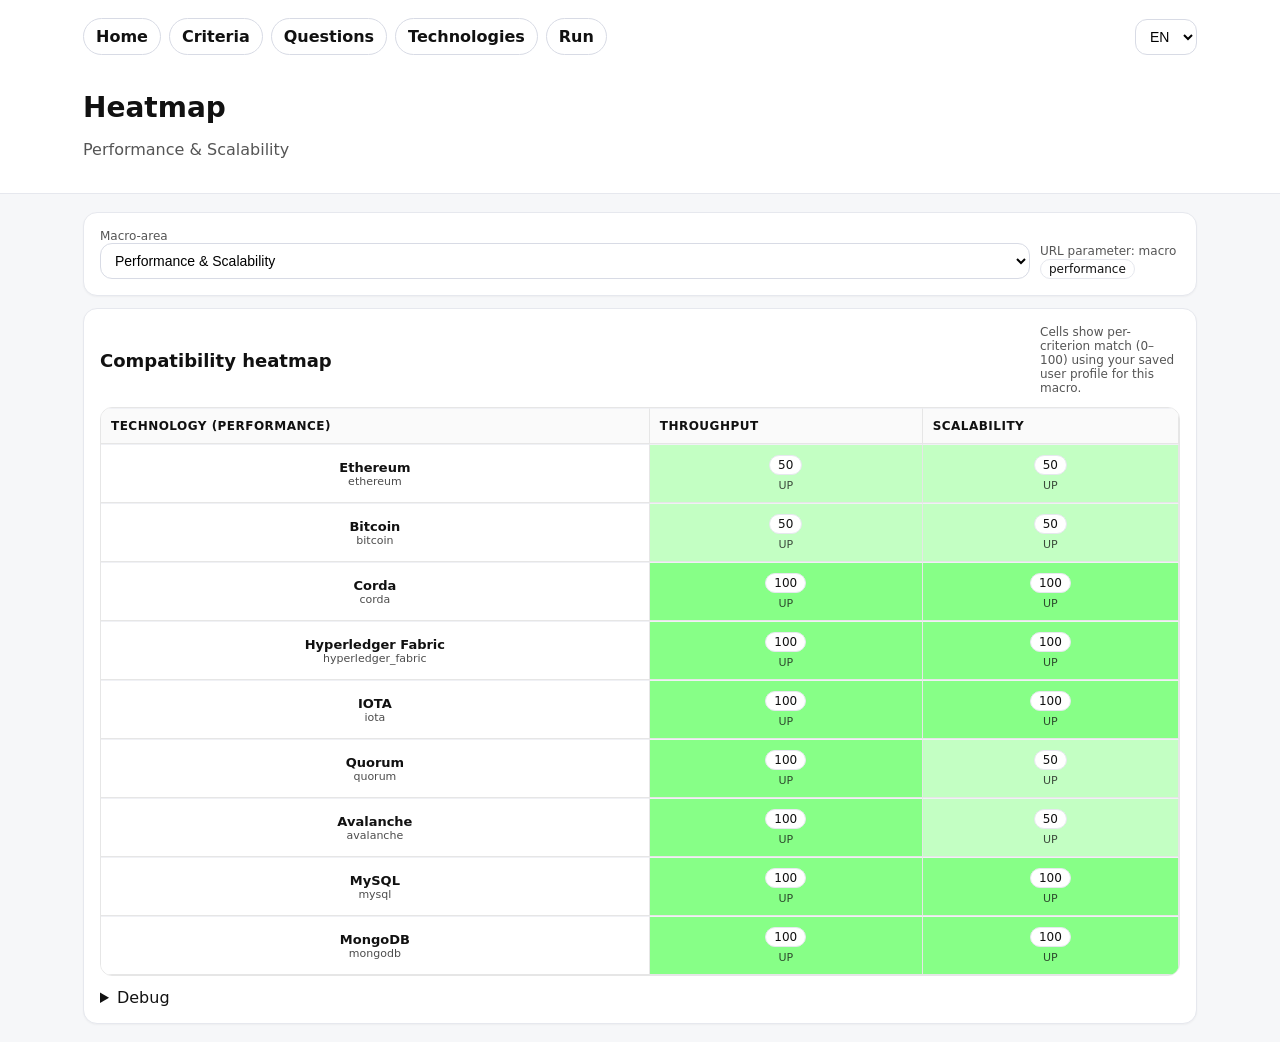
==== requirement-driven-tech-selector/heatmap.html @ f8ae8b44 "Add files via upload" ====
<!doctype html>
<html lang="en">
<head>
  <meta charset="utf-8" />
  <meta name="viewport" content="width=device-width, initial-scale=1" />
  <title>Heatmap</title>
  <link rel="stylesheet" href="./styles.css" />

  <style>
    :root{
      --hm-border:#e6e6e6;
      --hm-head:#fafafa;
      --hm-hover:#f6f7f9;
      --hm-text:#111;
      --hm-cell: 72px;
    }

    #gridWrap { overflow:auto; }
    #gridWrap { max-height: 70vh; border:1px solid var(--hm-border); border-radius:12px; }

    table.heatmap{
      border-collapse:separate;
      border-spacing:0;
      width:max-content;
      min-width: 100%;
      font-size: 13px;
    }
    table.heatmap th, table.heatmap td{
      border-bottom:1px solid var(--hm-border);
      border-right:1px solid var(--hm-border);
      padding:10px 10px;
      vertical-align:middle;
      color: var(--hm-text);
      white-space:nowrap;
    }
    table.heatmap th{
      background: var(--hm-head);
      position: sticky;
      top:0;
      z-index:2;
      text-align:left;
    }
    table.heatmap th.sticky-left,
    table.heatmap td.sticky-left{
      position: sticky;
      left:0;
      z-index:3;
      background: white;
    }
    table.heatmap th.sticky-left{
      background: var(--hm-head);
      z-index:4;
    }

    table.heatmap td{
      min-width: var(--hm-cell);
      text-align:center;
    }
    table.heatmap tr:hover td{
      background: var(--hm-hover);
    }
    .cell{
      display:flex;
      flex-direction:column;
      gap:4px;
      align-items:center;
      justify-content:center;
    }
    .tiny2{ font-size: 11px; opacity: .75; }
  </style>
</head>

<body>
  <header>
    <div class="wrap" id="topNav"></div>
    <div class="wrap">
      <h1 id="pageTitle"></h1>
      <p class="muted" id="pageSubtitle"></p>
    </div>
  </header>

  <main class="wrap">

    <div class="card" style="margin-bottom:12px;">
      <div class="controls">
        <div style="min-width:260px;">
          <div class="tiny muted" id="macroLbl"></div>
          <select id="macroSelect"></select>
        </div>
        <div>
          <div class="tiny muted" id="macroHint"></div>
          <span class="badge" id="macroBadge">—</span>
        </div>
      </div>
    </div>

    <div class="card">
      <div class="controls" style="align-items:center;">
        <h2 style="margin:0;" id="hmTitle"></h2>
        <div class="tiny muted" id="hmHelp"></div>
      </div>

      <div id="gridWrap" style="margin-top:12px;">
        <div class="muted" id="empty">Caricamento…</div>
        <div id="grid"></div>
      </div>

      <details style="margin-top:12px;">
        <summary id="debugTitle">Debug</summary>
        <pre id="debug" style="white-space:pre-wrap;"></pre>
      </details>
    </div>

    <div id="err" class="card" style="display:none; margin-top:12px;">
      <h2 id="errTitle"></h2>
      <div class="tiny muted" id="errMsg"></div>
      <pre id="errDetails" style="white-space:pre-wrap;"></pre>
    </div>

<script type="module">
  import { MACROS, loadMacro } from "./app/loader.js";
  import { attachLangSelector, getLang, t } from "./app/i18n.js";
  import { nav, setTitle, criterionLabel } from "./app/render.js";
  import { matchScore } from "./app/scoring.js";

  document.getElementById("topNav").appendChild(nav("heatmap.html"));
  attachLangSelector("langSelect");

  const lang = getLang();

  function showError(title, msg, details="") {
    const errBox = document.getElementById("err");
    errBox.style.display = "block";
    document.getElementById("errTitle").textContent = title;
    document.getElementById("errMsg").textContent = msg;
    document.getElementById("errDetails").textContent = details;
  }

  function getParam(name, fallback = null) {
    const u = new URL(window.location.href);
    return u.searchParams.get(name) ?? fallback;
  }
  function setParam(name, value) {
    const u = new URL(window.location.href);
    u.searchParams.set(name, value);
    window.location.href = u.toString();
  }

  setTitle("pageTitle", { en: "Heatmap", it: "Heatmap" });
  document.getElementById("macroLbl").textContent = t({ en:"Macro-area", it:"Macro-area" });
  document.getElementById("macroHint").textContent = t({ en:"URL parameter: macro", it:"Parametro URL: macro" });
  document.getElementById("hmTitle").textContent = t({ en:"Compatibility heatmap", it:"Heatmap compatibilità" });
  document.getElementById("hmHelp").textContent = t({
    en:"Cells show per-criterion match (0–100) using your saved user profile for this macro.",
    it:"Le celle mostrano il match per criterio (0–100) usando il profilo utente salvato per questa macro."
  });

  const allowedMacros = new Set(["performance","architecture","economic","reliability","overall"]);

// Macro selector UI
  const macroSelect = document.getElementById("macroSelect");
  const macroBadge = document.getElementById("macroBadge");

  const options = [
    { id: "performance",   label: MACROS.performance?.label   || "Performance & Scalability" },
    { id: "architecture",  label: MACROS.architecture?.label  || "Architecture, Governance and Security" },
    { id: "economic",      label: MACROS.economic?.label      || "Economic Sustainability" },
    { id: "reliability",   label: MACROS.reliability?.label   || "Reliability, Continuity & Integrity" },
    { id: "overall",       label: t({ en:"Overall", it:"Complessivo" }) }
  ];

  for (const opt of options) {
    const o = document.createElement("option");
    o.value = opt.id;
    o.textContent = opt.label;
    macroSelect.appendChild(o);
  }

  const macroParam = getParam("macro", "performance");
  const activeMacro = allowedMacros.has(macroParam) ? macroParam : "performance";
  macroSelect.value = activeMacro;
  macroBadge.textContent = activeMacro;
  macroSelect.addEventListener("change", () => setParam("macro", macroSelect.value));

  document.getElementById("pageSubtitle").textContent =
    (activeMacro === "overall")
      ? t({ en:"Overall (all macro-areas)", it:"Complessivo (tutte le macro-aree)" })
      : (options.find(x => x.id === activeMacro)?.label || activeMacro);

// helpers for user profile
  const LEVEL_MAP = { LOW: 0, MID: 1, HIGH: 2 };

  function normalizeDesiredValue(v) {
    if (v === 0 || v === 1 || v === 2) return v;
    if (typeof v === "string") {
      const k = v.trim().toUpperCase();
      if (k in LEVEL_MAP) return LEVEL_MAP[k];
    }
    return null;
  }

  function readUserProfileFor(criteriaObj, macroId) {
    const key = (macroId === "overall")
      ? "techSelector:userProfile:overall"
      : `techSelector:userProfile:${macroId}`;

    let user = null;
    try {
      user = JSON.parse(sessionStorage.getItem(key) || "null");
    } catch {
      user = null;
    }

    const desired = {};
    const weight = {};

    for (const c of (criteriaObj?.criteria || [])) {
      const d = normalizeDesiredValue(user?.desired?.[c.id]);
      desired[c.id] = (d === null) ? 1 : d; // default MID
      const wRaw = Number(user?.weight?.[c.id]);
      weight[c.id] = Number.isFinite(wRaw) ? Math.max(1, Math.min(5, wRaw)) : 3;
    }
    return { desired, weight, __key: key };
  }

  function mergeCriteria(packs) {
    return { criteria: packs.flatMap(p => p.criteria.criteria) };
  }

  function mergeBenchmarks(packs) {
    const byTech = new Map();
    for (const p of packs) {
      for (const tech of (p.benchmarks?.technologies || [])) {
        const existing = byTech.get(tech.id) || { id: tech.id, label: tech.label, values: {} };
        Object.assign(existing.values, tech.values || {});
        existing.label = existing.label || tech.label;
        byTech.set(tech.id, existing);
      }
    }
    return { technologies: [...byTech.values()] };
  }

  function mergeUser(packs) {
    const desired = {};
    const weight = {};
    for (const p of packs) {
      const u = readUserProfileFor(p.criteria, p.id);
      Object.assign(desired, u.desired);
      Object.assign(weight, u.weight);
    }
    return { desired, weight };
  }

//rendering
  function scoreToBg(s01) {
    
    const v = Math.round(255 - (120 * s01)); 
    return `rgb(${v}, 255, ${v})`;
  }

  function buildHeatmap(criteriaObj, userObj, benchObj, badge="") {
    const grid = document.getElementById("grid");
    grid.innerHTML = "";

    const table = document.createElement("table");
    table.className = "heatmap";

    const thead = document.createElement("thead");
    const hr = document.createElement("tr");

    const th0 = document.createElement("th");
    th0.className = "sticky-left";
    th0.textContent = `${t({en:"Technology", it:"Tecnologia"})}${badge ? ` (${badge})` : ""}`;
    hr.appendChild(th0);

    for (const c of criteriaObj.criteria) {
      const th = document.createElement("th");
      th.textContent = criterionLabel(c);
      hr.appendChild(th);
    }
    thead.appendChild(hr);
    table.appendChild(thead);

    const tbody = document.createElement("tbody");

    for (const tech of benchObj.technologies) {
      const tr = document.createElement("tr");

      const td0 = document.createElement("td");
      td0.className = "sticky-left";
      td0.innerHTML = `<b>${tech.label || tech.id}</b><div class="tiny2">${tech.id}</div>`;
      tr.appendChild(td0);

      for (const c of criteriaObj.criteria) {
        const td = document.createElement("td");

        const provided = tech.values?.[c.id];
        const desired = userObj.desired?.[c.id];
        const dir = (c.direction || c.type);

        let s = 0;
        try {
          s = matchScore(provided, desired, dir);
        } catch (e) {
          throw new Error(
            `[heatmap] Scoring failed: macro=${activeMacro} tech="${tech.id}" criterion="${c.id}" ` +
            `provided=${provided} desired=${desired} dir=${dir} :: ${e?.message || e}`
          );
        }

        td.style.background = scoreToBg(s);
        td.innerHTML = `
          <div class="cell">
            <div class="badge">${Math.round(s*100)}</div>
            <div class="tiny2">${dir}</div>
          </div>
        `;
        tr.appendChild(td);
      }

      tbody.appendChild(tr);
    }

    table.appendChild(tbody);
    grid.appendChild(table);
  }

//main load
  try {
    document.getElementById("empty").style.display = "block";

    if (activeMacro === "overall") {
      const ids = ["performance","architecture","economic","reliability"];
      const packsRaw = await Promise.all(ids.map(id => loadMacro(id)));
      const packs = packsRaw.map((p,i) => ({
        id: ids[i],
        criteria: p.criteria,
        questions: p.questions,
        benchmarks: p.benchmarks
      }));

      const mergedCriteria = mergeCriteria(packs);
      const mergedBenchmarks = mergeBenchmarks(packs);
      const mergedUser = mergeUser(packs);

      buildHeatmap(mergedCriteria, mergedUser, mergedBenchmarks, "overall");
      document.getElementById("debug").textContent = JSON.stringify({
        mode: "overall",
        userProfileKey: "techSelector:userProfile:overall",
        criteriaCount: mergedCriteria.criteria.length,
        techCount: mergedBenchmarks.technologies.length
      }, null, 2);

    } else {
      const { criteria, benchmarks } = await loadMacro(activeMacro);
      const user = readUserProfileFor(criteria, activeMacro);

      buildHeatmap(criteria, user, benchmarks, activeMacro);
      document.getElementById("debug").textContent = JSON.stringify({
        mode: "single",
        macro: activeMacro,
        userProfileKey: user.__key,
        criteriaCount: criteria.criteria.length,
        techCount: benchmarks.technologies.length
      }, null, 2);
    }

    document.getElementById("empty").style.display = "none";

  } catch (err) {
    showError(
      t({en:"Heatmap failed", it:"Heatmap fallita"}),
      String(err?.message || err),
      String(err?.stack || err)
    );
  }

</script>

  </main>
</body>
</html>
---- requirement-driven-tech-selector/styles.css ----
:root { color-scheme: light; }
* { box-sizing: border-box; }
body { font-family: system-ui, -apple-system, Segoe UI, Roboto, Arial, sans-serif; margin: 0; background: #f6f7f9; color: #111; }
a { color: inherit; }
.wrap { max-width: 1150px; margin: 0 auto; padding: 18px; }
header { background: #fff; border-bottom: 1px solid #e6e8ee; }
h1 { margin: 0 0 6px; font-size: 28px; }
h2 { margin: 0 0 12px; font-size: 18px; }
.muted { color: #555; }
.tiny { font-size: 12px; }
.grid { display: grid; gap: 16px; grid-template-columns: 1fr; }
@media (min-width: 980px) { .grid { grid-template-columns: 1fr 1fr; } }
.card { background: #fff; border: 1px solid #e6e8ee; border-radius: 14px; padding: 16px; box-shadow: 0 1px 2px rgba(0,0,0,.04); }
.nav { display: flex; flex-wrap: wrap; gap: 10px; align-items: center; justify-content: space-between; }
.navlinks { display: flex; flex-wrap: wrap; gap: 8px; align-items: center; }
.pill { display: inline-block; padding: 8px 12px; border-radius: 999px; border: 1px solid #d8dbe5; background: #fff; text-decoration: none; font-weight: 650; }
.pill.active { border-color: #1d4ed8; color: #1d4ed8; }
.select { padding: 8px 10px; border: 1px solid #d8dbe5; border-radius: 12px; background: #fff; }
table { width: 100%; border-collapse: collapse; }
th, td { text-align: left; padding: 10px 8px; border-top: 1px solid #f0f1f5; vertical-align: top; }
th { font-size: 12px; color: #444; text-transform: uppercase; letter-spacing: .04em; }
.badge { display: inline-block; padding: 2px 8px; border-radius: 999px; border: 1px solid #e6e8ee; font-size: 12px; background: #fff; }
.kv { display: grid; gap: 8px; }
.kv div { display: flex; gap: 10px; }
.kv b { width: 140px; }
.row { display: grid; grid-template-columns: 1fr; gap: 10px; padding: 12px 0; border-top: 1px solid #f0f1f5; }
.row:first-child { border-top: 0; padding-top: 0; }
.controls { display: grid; grid-template-columns: 1fr 140px; gap: 10px; align-items: end; }
select, input[type="number"] { width: 100%; padding: 8px 10px; border: 1px solid #d8dbe5; border-radius: 12px; font-size: 14px; background: #fff; }
input[type="number"] { text-align: right; }
.actions { display: flex; gap: 10px; margin-top: 14px; flex-wrap: wrap; }
button { padding: 10px 12px; border-radius: 12px; border: 1px solid #d8dbe5; background: #fff; cursor: pointer; font-weight: 650; }
button.primary { border-color: #1d4ed8; background: #1d4ed8; color: #fff; }
pre { overflow: auto; background: #0b1020; color: #e6e6e6; padding: 12px; border-radius: 12px; }
footer { color: #666; }

.compare-item{display:flex;align-items:center;gap:10px;padding:6px 0;border-top:1px solid #f0f1f5;}
.compare-item:first-child{border-top:0;}
.compare-item input{width:auto;}

.legend-item{display:flex;align-items:center;justify-content:space-between;gap:10px;padding:6px 0;border-top:1px solid #f0f1f5;}
.legend-item:first-child{border-top:0;}

.card.error{border:1px solid #ffd1d1;background:#fff5f5;}
.card.error pre{background:#fff;}

/* Accessibility: keyboard focus */
a:focus-visible,
button:focus-visible,
select:focus-visible,
input:focus-visible {
  outline: 3px solid #1d4ed8;
  outline-offset: 2px;
}
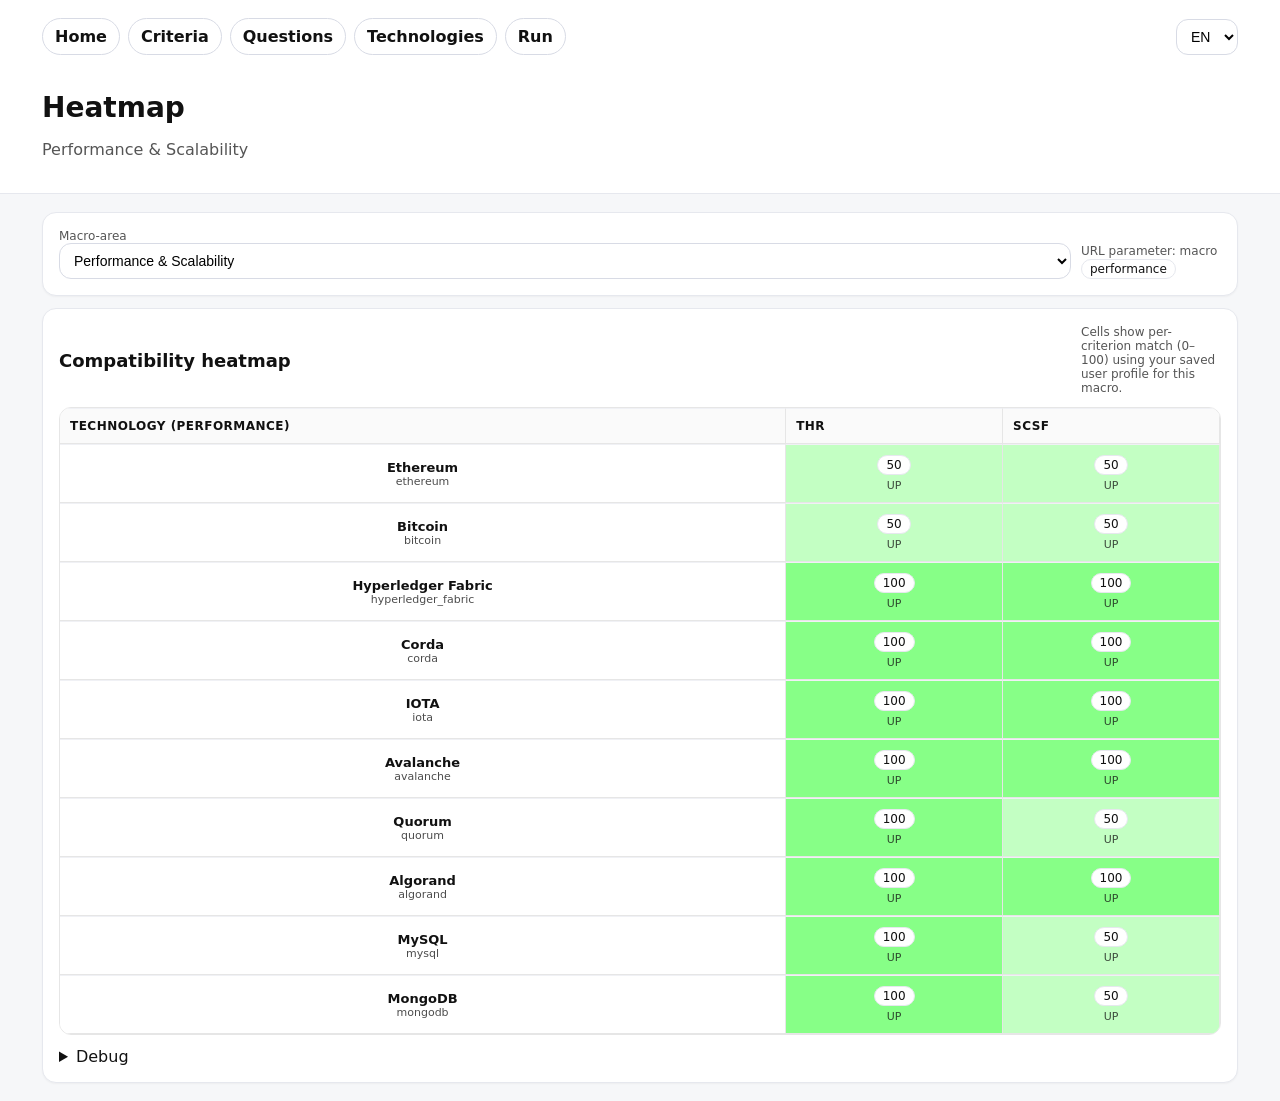
==== commit 50d5acba: "Add files via upload" ====
--- a/requirement-driven-tech-selector/heatmap.html
+++ b/requirement-driven-tech-selector/heatmap.html
@@ -274,9 +274,10 @@
     hr.appendChild(th0);
 
     for (const c of criteriaObj.criteria) {
-      const th = document.createElement("th");
-      th.textContent = criterionLabel(c);
-      hr.appendChild(th);
+  const th = document.createElement("th");
+  th.textContent = c.metric?.abbr || criterionLabel(c);
+  th.title = criterionLabel(c);
+  hr.appendChild(th);
     }
     thead.appendChild(hr);
     table.appendChild(thead);
--- a/requirement-driven-tech-selector/styles.css
+++ b/requirement-driven-tech-selector/styles.css
@@ -2,7 +2,7 @@
 * { box-sizing: border-box; }
 body { font-family: system-ui, -apple-system, Segoe UI, Roboto, Arial, sans-serif; margin: 0; background: #f6f7f9; color: #111; }
 a { color: inherit; }
-.wrap { max-width: 1150px; margin: 0 auto; padding: 18px; }
+.wrap { max-width: 1240px; margin: 0 auto; padding: 18px 22px; }
 header { background: #fff; border-bottom: 1px solid #e6e8ee; }
 h1 { margin: 0 0 6px; font-size: 28px; }
 h2 { margin: 0 0 12px; font-size: 18px; }
